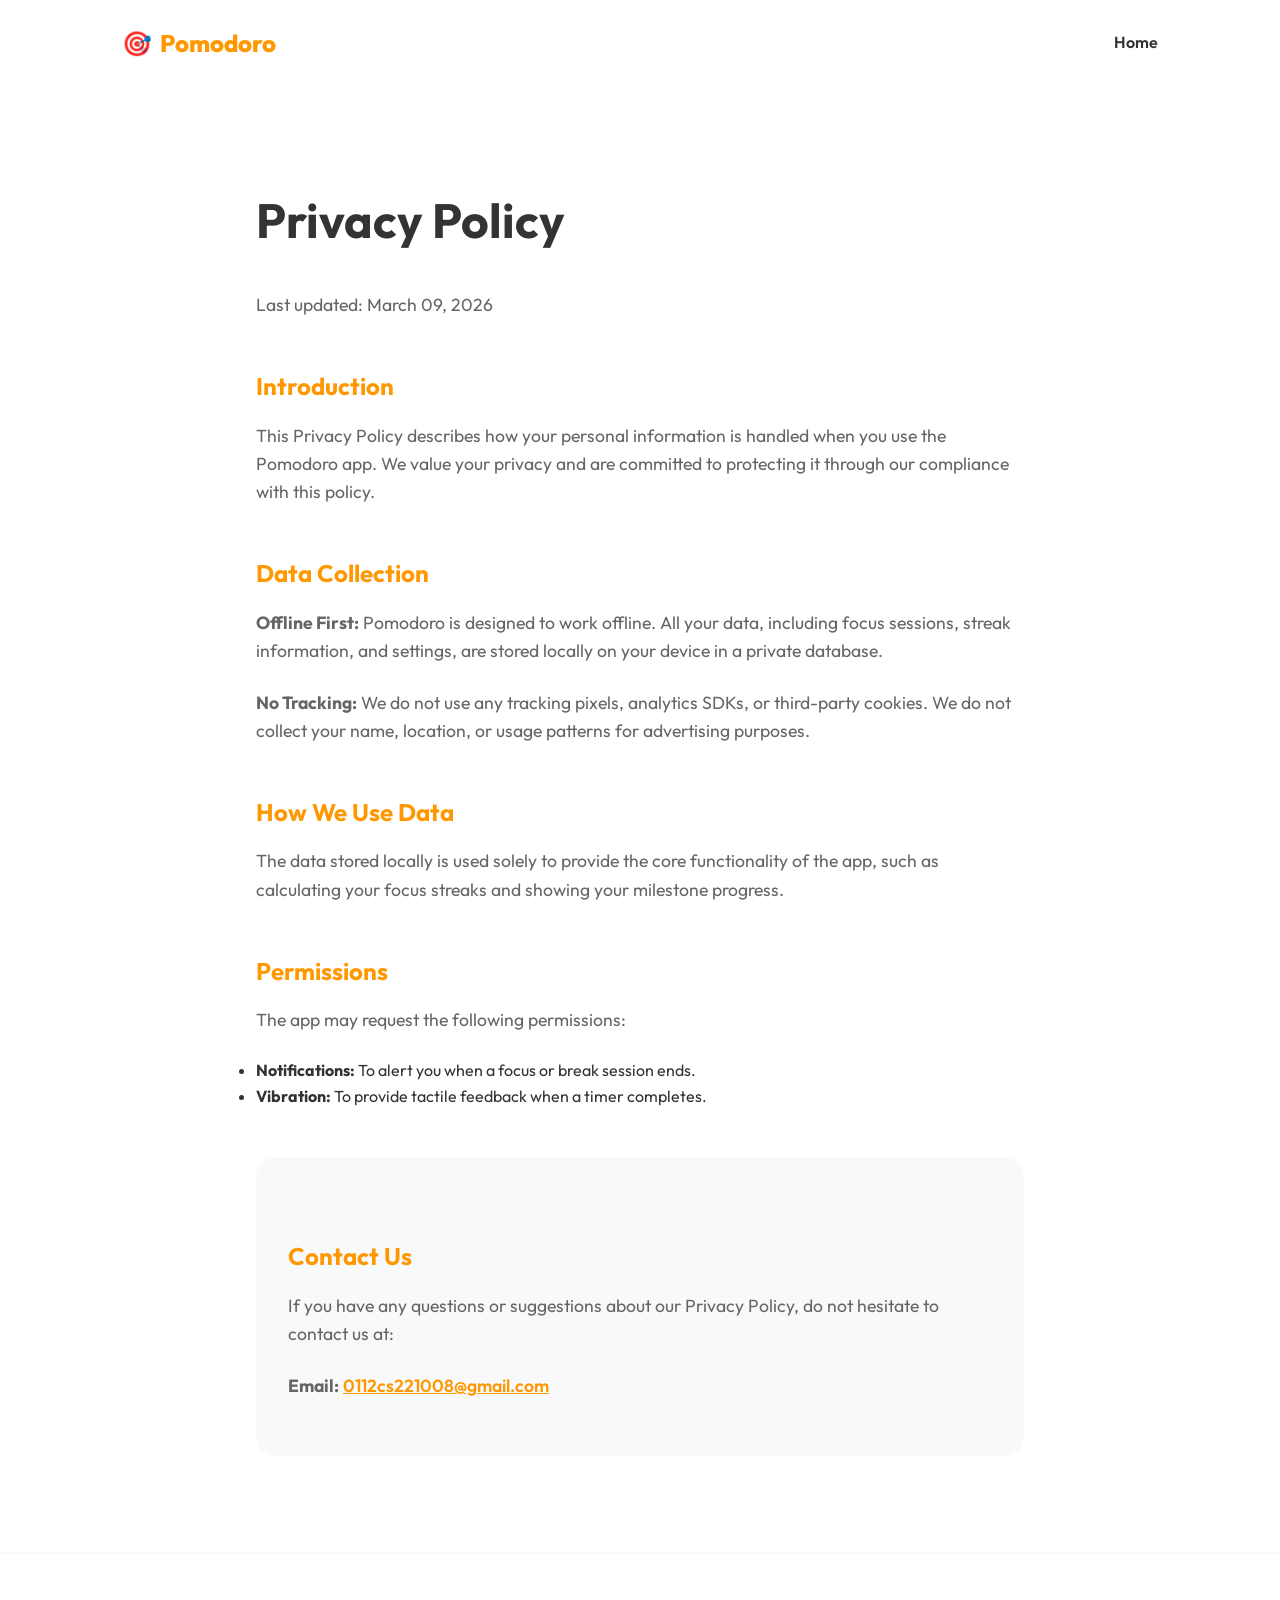
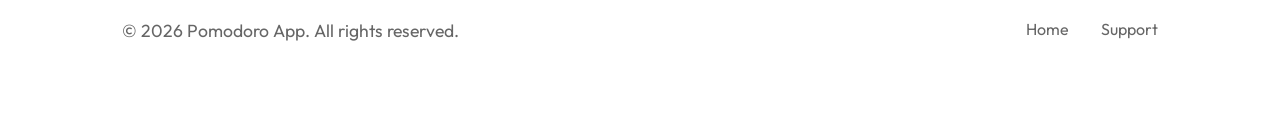
==== docs/privacy.html @ cb7cbeff "added html" ====
<!DOCTYPE html>
<html lang="en">

<head>
    <meta charset="UTF-8">
    <meta name="viewport" content="width=device-width, initial-scale=1.0">
    <title>Privacy Policy - Pomodoro</title>
    <link rel="stylesheet" href="style.css">
    <link rel="preconnect" href="https://fonts.googleapis.com">
    <link rel="preconnect" href="https://fonts.gstatic.com" crossorigin>
    <link href="https://fonts.googleapis.com/css2?family=Outfit:wght@300;400;600;800&display=swap" rel="stylesheet">
    <style>
        .privacy-content {
            padding: 6rem 1rem;
            max-width: 800px;
            margin: 0 auto;
        }

        h1 {
            margin-bottom: 2rem;
            font-size: 3rem;
        }

        h2 {
            margin-top: 3rem;
            margin-bottom: 1rem;
            color: var(--primary);
        }

        p {
            margin-bottom: 1.5rem;
            color: var(--text-light);
            font-size: 1.1rem;
        }

        .contact-card {
            background-color: var(--bg-alt);
            padding: 2rem;
            border-radius: 20px;
            margin-top: 3rem;
        }
    </style>
</head>

<body>
    <header>
        <nav class="container">
            <div class="logo">
                <a href="index.html"
                    style="text-decoration: none; color: inherit; display: flex; align-items: center; gap: 0.5rem;">
                    <span class="logo-icon">🎯</span>
                    <span class="logo-text">Pomodoro</span>
                </a>
            </div>
            <ul class="nav-links">
                <li><a href="index.html">Home</a></li>
            </ul>
        </nav>
    </header>

    <main class="container">
        <section class="privacy-content">
            <h1>Privacy Policy</h1>
            <p>Last updated: March 09, 2026</p>

            <h2>Introduction</h2>
            <p>This Privacy Policy describes how your personal information is handled when you use the Pomodoro app. We
                value your privacy and are committed to protecting it through our compliance with this policy.</p>

            <h2>Data Collection</h2>
            <p><strong>Offline First:</strong> Pomodoro is designed to work offline. All your data, including focus
                sessions, streak information, and settings, are stored locally on your device in a private database.</p>
            <p><strong>No Tracking:</strong> We do not use any tracking pixels, analytics SDKs, or third-party cookies.
                We do not collect your name, location, or usage patterns for advertising purposes.</p>

            <h2>How We Use Data</h2>
            <p>The data stored locally is used solely to provide the core functionality of the app, such as calculating
                your focus streaks and showing your milestone progress.</p>

            <h2>Permissions</h2>
            <p>The app may request the following permissions:</p>
            <ul>
                <li><strong>Notifications:</strong> To alert you when a focus or break session ends.</li>
                <li><strong>Vibration:</strong> To provide tactile feedback when a timer completes.</li>
            </ul>

            <div class="contact-card">
                <h2>Contact Us</h2>
                <p>If you have any questions or suggestions about our Privacy Policy, do not hesitate to contact us at:
                </p>
                <p><strong>Email:</strong> <a href="mailto:0112cs221008@gmail.com"
                        style="color: var(--primary); font-weight: 600;">0112cs221008@gmail.com</a></p>
            </div>
        </section>
    </main>

    <footer>
        <div class="container footer-content">
            <p>&copy; 2026 Pomodoro App. All rights reserved.</p>
            <div class="footer-links">
                <a href="index.html">Home</a>
                <a href="mailto:0112cs221008@gmail.com">Support</a>
            </div>
        </div>
    </footer>
</body>

</html>
---- docs/style.css ----
:root {
    --primary: #FF9800; /* Vibrant Orange */
    --primary-dark: #E68900;
    --secondary: #1A1A1A;
    --text: #333;
    --text-light: #666;
    --bg: #FFFFFF;
    --bg-alt: #F8F9FA;
    --card-shadow: 0 10px 30px rgba(0,0,0,0.05);
    --transition: all 0.3s ease;
}

[data-theme="dark"] {
    --bg: #0F0F0F;
    --bg-alt: #1A1A1A;
    --text: #F0F0F0;
    --text-light: #AAA;
    --card-shadow: 0 10px 30px rgba(0,0,0,0.3);
}

* {
    margin: 0;
    padding: 0;
    box-sizing: border-box;
}

body {
    font-family: 'Outfit', sans-serif;
    line-height: 1.6;
    color: var(--text);
    background-color: var(--bg);
    overflow-x: hidden;
    transition: var(--transition);
}

.container {
    max-width: 1100px;
    margin: 0 auto;
    padding: 0 2rem;
}

/* Header & Nav */
header {
    padding: 1.5rem 0;
    position: sticky;
    top: 0;
    background: rgba(var(--bg), 0.8);
    backdrop-filter: blur(10px);
    z-index: 100;
}

nav {
    display: flex;
    justify-content: space-between;
    align-items: center;
}

.logo {
    display: flex;
    align-items: center;
    gap: 0.5rem;
    font-weight: 800;
    font-size: 1.5rem;
    color: var(--primary);
}

.nav-links {
    display: flex;
    list-style: none;
    gap: 2rem;
}

.nav-links a {
    text-decoration: none;
    color: var(--text);
    font-weight: 600;
    transition: var(--transition);
}

.nav-links a:hover {
    color: var(--primary);
}

/* Hero Section */
.hero {
    display: flex;
    align-items: center;
    justify-content: space-between;
    padding: 6rem 1rem;
    gap: 4rem;
}

.hero-content h1 {
    font-size: 4rem;
    line-height: 1.1;
    margin-bottom: 1.5rem;
    font-weight: 800;
}

.highlight {
    color: var(--primary);
}

.hero-content p {
    font-size: 1.25rem;
    color: var(--text-light);
    margin-bottom: 2.5rem;
    max-width: 500px;
}

.cta-group {
    display: flex;
    gap: 1rem;
}

.btn {
    padding: 1rem 2rem;
    border-radius: 50px;
    text-decoration: none;
    font-weight: 600;
    transition: var(--transition);
    display: inline-block;
}

.btn-primary {
    background-color: var(--primary);
    color: white;
    box-shadow: 0 4px 15px rgba(255, 152, 0, 0.3);
}

.btn-primary:hover {
    transform: translateY(-2px);
    box-shadow: 0 6px 20px rgba(255, 152, 0, 0.4);
}

.btn-secondary {
    border: 2px solid var(--text);
    color: var(--text);
}

.btn-secondary:hover {
    background: var(--text);
    color: var(--bg);
}

/* Hero Visual Mockup */
.hero-visual {
    flex: 1;
    display: flex;
    justify-content: center;
}

.timer-mockup {
    width: 320px;
    height: 320px;
    background: var(--secondary);
    border-radius: 50%;
    display: flex;
    flex-direction: column;
    align-items: center;
    justify-content: center;
    color: white;
    box-shadow: 0 50px 100px rgba(0,0,0,0.1);
    position: relative;
    border: 15px solid #222;
}

.timer-ring {
    width: 260px;
    height: 260px;
    border: 8px solid var(--primary);
    border-radius: 50%;
    display: flex;
    align-items: center;
    justify-content: center;
    position: relative;
}

.timer-display {
    font-size: 3.5rem;
    font-weight: 800;
}

.timer-label {
    margin-top: 1rem;
    text-transform: uppercase;
    letter-spacing: 2px;
    font-size: 0.8rem;
    color: #AAA;
}

/* Features Section */
.features {
    padding: 8rem 2rem;
    background: var(--bg-alt);
    border-radius: 100px;
}

.section-header {
    text-align: center;
    margin-bottom: 4rem;
}

.section-header h2 {
    font-size: 2.5rem;
    margin-bottom: 1rem;
}

.feature-grid {
    display: grid;
    grid-template-columns: repeat(auto-fit, minmax(240px, 1fr));
    gap: 2rem;
}

.feature-card {
    background: var(--bg);
    padding: 3rem 2rem;
    border-radius: 30px;
    box-shadow: var(--card-shadow);
    text-align: left;
    transition: var(--transition);
}

.feature-card:hover {
    transform: translateY(-10px);
}

.feature-card .icon {
    font-size: 2.5rem;
    margin-bottom: 1.5rem;
}

.feature-card h3 {
    font-size: 1.5rem;
    margin-bottom: 1rem;
}

/* Download Section */
.download {
    padding: 8rem 1rem;
}

.download-card {
    background: var(--secondary);
    color: white;
    padding: 5rem 3rem;
    border-radius: 50px;
    text-align: center;
}

.download-card h2 {
    font-size: 3rem;
    margin-bottom: 1rem;
}

.apk-links {
    display: flex;
    justify-content: center;
    gap: 1.5rem;
    margin-top: 3rem;
    flex-wrap: wrap;
}

.apk-btn {
    background: rgba(255,255,255,0.1);
    padding: 1.5rem 2.5rem;
    border-radius: 20px;
    text-decoration: none;
    color: white;
    display: flex;
    flex-direction: column;
    align-items: center;
    min-width: 250px;
    transition: var(--transition);
    border: 1px solid rgba(255,255,255,0.1);
}

.apk-btn:hover {
    background: var(--primary);
    border-color: var(--primary);
    transform: scale(1.05);
}

.apk-btn span {
    font-size: 1.25rem;
    font-weight: 700;
}

.apk-btn small {
    opacity: 0.7;
    font-size: 0.8rem;
    margin-top: 0.25rem;
}

/* Footer */
footer {
    padding: 4rem 1rem;
    border-top: 1px solid var(--bg-alt);
}

.footer-content {
    display: flex;
    justify-content: space-between;
    color: var(--text-light);
}

.footer-links {
    display: flex;
    gap: 2rem;
}

.footer-links a {
    color: var(--text-light);
    text-decoration: none;
}

.footer-links a:hover {
    color: var(--primary);
}

/* Responsive */
@media (max-width: 900px) {
    .hero {
        flex-direction: column;
        text-align: center;
    }
    .hero-content p {
        margin: 0 auto 2.5rem;
    }
    .cta-group {
        justify-content: center;
    }
    .hero-content h1 {
        font-size: 3rem;
    }
}
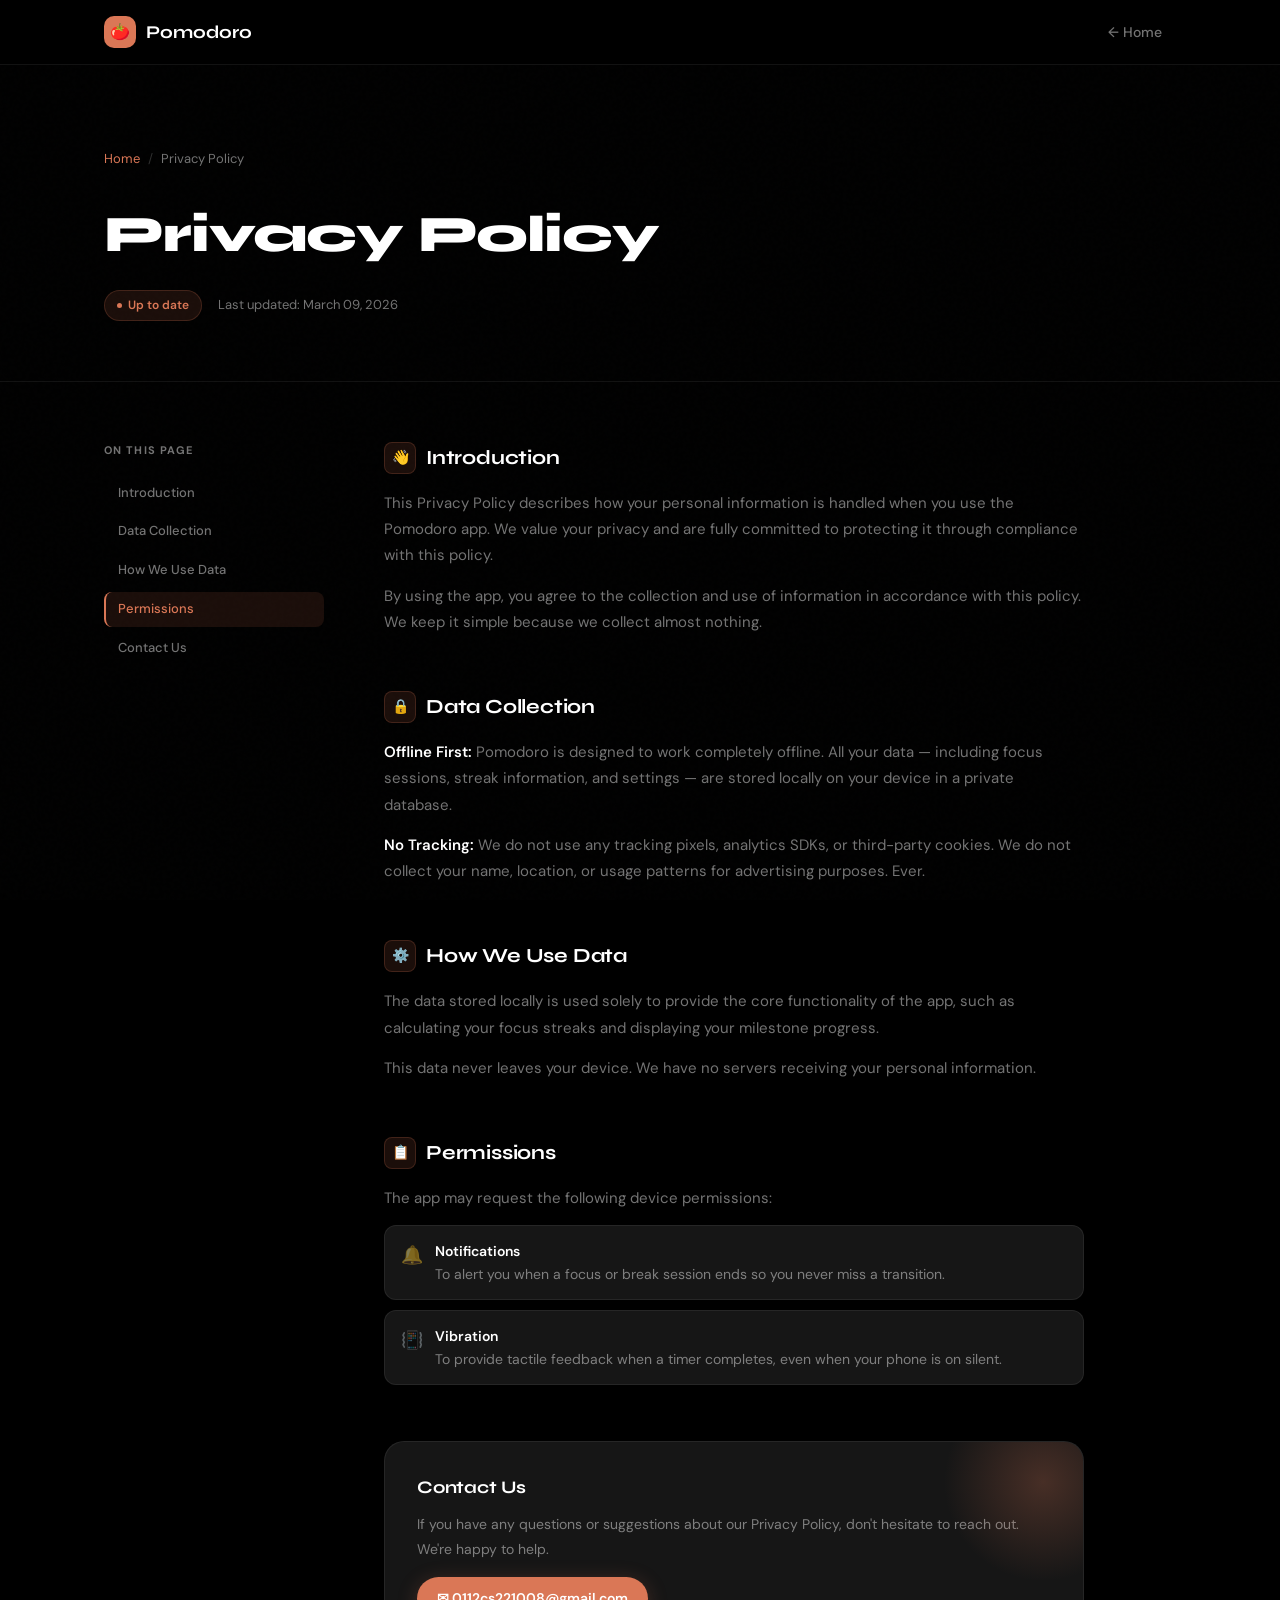
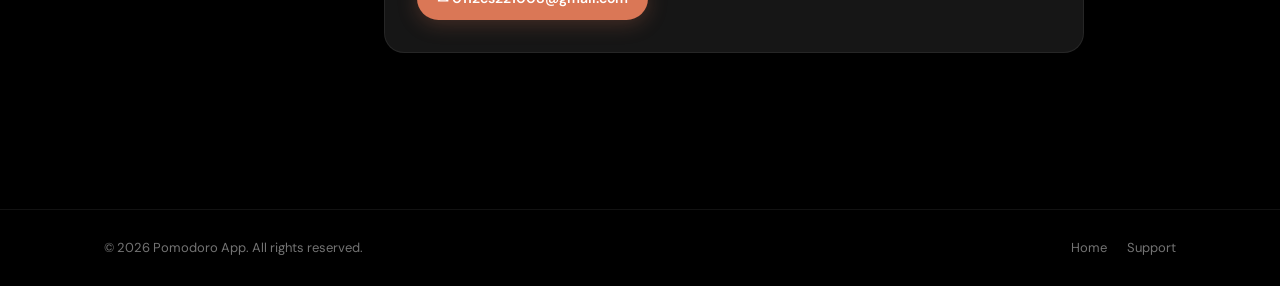
==== commit f05fa7cd: "added html" ====
--- a/docs/privacy.html
+++ b/docs/privacy.html
@@ -1,108 +1,542 @@
 <!DOCTYPE html>
 <html lang="en">
-
 <head>
-    <meta charset="UTF-8">
-    <meta name="viewport" content="width=device-width, initial-scale=1.0">
-    <title>Privacy Policy - Pomodoro</title>
-    <link rel="stylesheet" href="style.css">
-    <link rel="preconnect" href="https://fonts.googleapis.com">
-    <link rel="preconnect" href="https://fonts.gstatic.com" crossorigin>
-    <link href="https://fonts.googleapis.com/css2?family=Outfit:wght@300;400;600;800&display=swap" rel="stylesheet">
-    <style>
-        .privacy-content {
-            padding: 6rem 1rem;
-            max-width: 800px;
-            margin: 0 auto;
+  <meta charset="UTF-8" />
+  <meta name="viewport" content="width=device-width, initial-scale=1.0" />
+  <title>Privacy Policy — Pomodoro</title>
+  <link rel="preconnect" href="https://fonts.googleapis.com" />
+  <link rel="preconnect" href="https://fonts.gstatic.com" crossorigin />
+  <link href="https://fonts.googleapis.com/css2?family=Syne:wght@400;600;700;800&family=DM+Sans:wght@300;400;500&display=swap" rel="stylesheet" />
+  <style>
+    *, *::before, *::after { box-sizing: border-box; margin: 0; padding: 0; }
+
+    :root {
+      --accent: #da7756;
+      --accent-dim: rgba(218,119,86,0.12);
+      --accent-glow: rgba(218,119,86,0.25);
+      --bg: #000;
+      --bg2: #0d0d0d;
+      --bg3: #161616;
+      --border: rgba(255,255,255,0.07);
+      --text: #fff;
+      --text-muted: rgba(255,255,255,0.45);
+      --radius: 20px;
+    }
+
+    html { scroll-behavior: smooth; }
+
+    body {
+      font-family: 'DM Sans', sans-serif;
+      background: var(--bg);
+      color: var(--text);
+      line-height: 1.6;
+      overflow-x: hidden;
+    }
+
+    body::before {
+      content: '';
+      position: fixed;
+      inset: 0;
+      background-image: url("data:image/svg+xml,%3Csvg viewBox='0 0 256 256' xmlns='http://www.w3.org/2000/svg'%3E%3Cfilter id='noise'%3E%3CfeTurbulence type='fractalNoise' baseFrequency='0.9' numOctaves='4' stitchTiles='stitch'/%3E%3C/filter%3E%3Crect width='100%25' height='100%25' filter='url(%23noise)' opacity='0.03'/%3E%3C/svg%3E");
+      pointer-events: none;
+      z-index: 0;
+      opacity: 0.4;
+    }
+
+    .container {
+      max-width: 1120px;
+      margin: 0 auto;
+      padding: 0 24px;
+      position: relative;
+      z-index: 1;
+    }
+
+    /* ── NAV ── */
+    header {
+      position: sticky;
+      top: 0;
+      z-index: 100;
+      border-bottom: 1px solid var(--border);
+      background: rgba(0,0,0,0.75);
+      backdrop-filter: blur(18px);
+      -webkit-backdrop-filter: blur(18px);
+    }
+
+    nav {
+      display: flex;
+      align-items: center;
+      justify-content: space-between;
+      height: 64px;
+    }
+
+    .logo {
+      display: flex;
+      align-items: center;
+      gap: 10px;
+      text-decoration: none;
+    }
+
+    .logo-icon {
+      width: 32px; height: 32px;
+      background: var(--accent);
+      border-radius: 10px;
+      display: flex;
+      align-items: center;
+      justify-content: center;
+      font-size: 16px;
+      flex-shrink: 0;
+    }
+
+    .logo-text {
+      font-family: 'Syne', sans-serif;
+      font-weight: 700;
+      font-size: 18px;
+      color: var(--text);
+    }
+
+    .nav-links {
+      display: flex;
+      list-style: none;
+      gap: 8px;
+      align-items: center;
+    }
+
+    .nav-links a {
+      color: var(--text-muted);
+      text-decoration: none;
+      font-size: 14px;
+      font-weight: 500;
+      padding: 6px 14px;
+      border-radius: 999px;
+      transition: color 0.2s, background 0.2s;
+    }
+
+    .nav-links a:hover {
+      color: var(--text);
+      background: var(--border);
+    }
+
+    /* ── PAGE HERO ── */
+    .page-hero {
+      padding: 80px 24px 60px;
+      border-bottom: 1px solid var(--border);
+    }
+
+    .page-hero .breadcrumb {
+      display: inline-flex;
+      align-items: center;
+      gap: 8px;
+      font-size: 13px;
+      color: var(--text-muted);
+      margin-bottom: 24px;
+    }
+
+    .page-hero .breadcrumb a {
+      color: var(--accent);
+      text-decoration: none;
+    }
+
+    .page-hero .breadcrumb a:hover { text-decoration: underline; }
+    .page-hero .breadcrumb span { opacity: 0.4; }
+
+    .page-hero h1 {
+      font-family: 'Syne', sans-serif;
+      font-size: clamp(2rem, 5vw, 3.2rem);
+      font-weight: 800;
+      letter-spacing: -0.02em;
+      margin-bottom: 14px;
+    }
+
+    .page-hero .meta {
+      display: flex;
+      align-items: center;
+      gap: 16px;
+      flex-wrap: wrap;
+    }
+
+    .badge {
+      display: inline-flex;
+      align-items: center;
+      gap: 6px;
+      background: var(--accent-dim);
+      border: 1px solid rgba(218,119,86,0.2);
+      color: var(--accent);
+      font-size: 12px;
+      font-weight: 600;
+      padding: 5px 12px;
+      border-radius: 999px;
+    }
+
+    .badge .dot { width: 5px; height: 5px; background: var(--accent); border-radius: 50%; }
+
+    .meta-date {
+      color: var(--text-muted);
+      font-size: 13px;
+    }
+
+    /* ── CONTENT LAYOUT ── */
+    .privacy-layout {
+      display: grid;
+      grid-template-columns: 220px 1fr;
+      gap: 60px;
+      padding: 60px 24px 100px;
+      align-items: start;
+    }
+
+    /* ── SIDEBAR TOC ── */
+    .toc {
+      position: sticky;
+      top: 84px;
+    }
+
+    .toc-label {
+      font-size: 11px;
+      font-weight: 700;
+      letter-spacing: 0.1em;
+      text-transform: uppercase;
+      color: var(--text-muted);
+      margin-bottom: 16px;
+    }
+
+    .toc-list {
+      list-style: none;
+      display: flex;
+      flex-direction: column;
+      gap: 4px;
+    }
+
+    .toc-list a {
+      display: block;
+      color: var(--text-muted);
+      text-decoration: none;
+      font-size: 13px;
+      font-weight: 500;
+      padding: 7px 12px;
+      border-radius: 8px;
+      border-left: 2px solid transparent;
+      transition: all 0.2s;
+    }
+
+    .toc-list a:hover {
+      color: var(--text);
+      background: var(--bg3);
+      border-left-color: var(--accent);
+    }
+
+    .toc-list a.active {
+      color: var(--accent);
+      background: var(--accent-dim);
+      border-left-color: var(--accent);
+    }
+
+    /* ── ARTICLE ── */
+    .privacy-article {
+      max-width: 700px;
+    }
+
+    .section-block {
+      margin-bottom: 56px;
+      animation: fadeUp 0.5s ease both;
+    }
+
+    .section-block:nth-child(1) { animation-delay: 0.05s; }
+    .section-block:nth-child(2) { animation-delay: 0.1s; }
+    .section-block:nth-child(3) { animation-delay: 0.15s; }
+    .section-block:nth-child(4) { animation-delay: 0.2s; }
+    .section-block:nth-child(5) { animation-delay: 0.25s; }
+
+    @keyframes fadeUp {
+      from { opacity: 0; transform: translateY(20px); }
+      to   { opacity: 1; transform: translateY(0); }
+    }
+
+    .section-block h2 {
+      font-family: 'Syne', sans-serif;
+      font-size: 1.25rem;
+      font-weight: 700;
+      letter-spacing: -0.01em;
+      margin-bottom: 16px;
+      display: flex;
+      align-items: center;
+      gap: 10px;
+    }
+
+    .section-block h2 .s-icon {
+      width: 32px; height: 32px;
+      background: var(--accent-dim);
+      border: 1px solid rgba(218,119,86,0.2);
+      border-radius: 8px;
+      display: flex;
+      align-items: center;
+      justify-content: center;
+      font-size: 14px;
+      flex-shrink: 0;
+    }
+
+    .section-block p {
+      color: var(--text-muted);
+      font-size: 15px;
+      line-height: 1.75;
+      margin-bottom: 14px;
+    }
+
+    .section-block p:last-child { margin-bottom: 0; }
+
+    .section-block strong { color: var(--text); font-weight: 600; }
+
+    .perm-list {
+      list-style: none;
+      display: flex;
+      flex-direction: column;
+      gap: 10px;
+      margin-top: 4px;
+    }
+
+    .perm-list li {
+      display: flex;
+      align-items: flex-start;
+      gap: 12px;
+      background: var(--bg3);
+      border: 1px solid var(--border);
+      border-radius: 12px;
+      padding: 14px 16px;
+      font-size: 14px;
+      color: var(--text-muted);
+      line-height: 1.6;
+    }
+
+    .perm-list li .perm-icon {
+      font-size: 18px;
+      flex-shrink: 0;
+      margin-top: 1px;
+    }
+
+    .perm-list li strong { color: var(--text); }
+
+    /* ── CONTACT CARD ── */
+    .contact-card {
+      background: var(--bg3);
+      border: 1px solid var(--border);
+      border-radius: var(--radius);
+      padding: 32px;
+      position: relative;
+      overflow: hidden;
+    }
+
+    .contact-card::before {
+      content: '';
+      position: absolute;
+      top: -60px; right: -60px;
+      width: 200px; height: 200px;
+      background: radial-gradient(circle, var(--accent-glow), transparent 70%);
+      pointer-events: none;
+    }
+
+    .contact-card h2 {
+      font-family: 'Syne', sans-serif;
+      font-size: 1.1rem;
+      font-weight: 700;
+      margin-bottom: 10px;
+    }
+
+    .contact-card p {
+      color: var(--text-muted);
+      font-size: 14px;
+      margin-bottom: 16px;
+    }
+
+    .email-link {
+      display: inline-flex;
+      align-items: center;
+      gap: 8px;
+      background: var(--accent);
+      color: #fff;
+      text-decoration: none;
+      font-weight: 600;
+      font-size: 14px;
+      padding: 10px 20px;
+      border-radius: 999px;
+      transition: all 0.2s;
+      box-shadow: 0 4px 20px var(--accent-glow);
+    }
+
+    .email-link:hover {
+      background: #e8896a;
+      transform: translateY(-2px);
+    }
+
+    /* ── FOOTER ── */
+    footer {
+      border-top: 1px solid var(--border);
+      padding: 28px 24px;
+    }
+
+    .footer-content {
+      display: flex;
+      align-items: center;
+      justify-content: space-between;
+      flex-wrap: wrap;
+      gap: 12px;
+    }
+
+    footer p { color: var(--text-muted); font-size: 13px; }
+
+    .footer-links {
+      display: flex;
+      gap: 20px;
+    }
+
+    .footer-links a {
+      color: var(--text-muted);
+      text-decoration: none;
+      font-size: 13px;
+      transition: color 0.2s;
+    }
+
+    .footer-links a:hover { color: var(--accent); }
+
+    /* ── RESPONSIVE ── */
+    @media (max-width: 768px) {
+      .privacy-layout {
+        grid-template-columns: 1fr;
+        gap: 40px;
+        padding: 40px 24px 80px;
+      }
+      .toc { position: static; display: none; }
+      .page-hero { padding: 60px 24px 40px; }
+    }
+
+    @media (max-width: 480px) {
+      .nav-links { display: none; }
+      .page-hero h1 { font-size: 1.8rem; }
+    }
+  </style>
+</head>
+<body>
+
+  <!-- NAV -->
+  <header>
+    <nav class="container">
+      <a href="index.html" class="logo">
+        <div class="logo-icon">🍅</div>
+        <span class="logo-text">Pomodoro</span>
+      </a>
+      <ul class="nav-links">
+        <li><a href="index.html">← Home</a></li>
+      </ul>
+    </nav>
+  </header>
+
+  <main>
+
+    <!-- PAGE HERO -->
+    <div class="page-hero">
+      <div class="container">
+        <div class="breadcrumb">
+          <a href="index.html">Home</a>
+          <span>/</span>
+          Privacy Policy
+        </div>
+        <h1>Privacy Policy</h1>
+        <div class="meta">
+          <div class="badge"><span class="dot"></span> Up to date</div>
+          <span class="meta-date">Last updated: March 09, 2026</span>
+        </div>
+      </div>
+    </div>
+
+    <!-- CONTENT -->
+    <div class="privacy-layout container">
+
+      <!-- SIDEBAR TOC -->
+      <aside class="toc">
+        <div class="toc-label">On this page</div>
+        <ul class="toc-list">
+          <li><a href="#intro">Introduction</a></li>
+          <li><a href="#data">Data Collection</a></li>
+          <li><a href="#usage">How We Use Data</a></li>
+          <li><a href="#permissions">Permissions</a></li>
+          <li><a href="#contact">Contact Us</a></li>
+        </ul>
+      </aside>
+
+      <!-- ARTICLE -->
+      <article class="privacy-article">
+
+        <div class="section-block" id="intro">
+          <h2><span class="s-icon">👋</span> Introduction</h2>
+          <p>This Privacy Policy describes how your personal information is handled when you use the Pomodoro app. We value your privacy and are fully committed to protecting it through compliance with this policy.</p>
+          <p>By using the app, you agree to the collection and use of information in accordance with this policy. We keep it simple because we collect almost nothing.</p>
+        </div>
+
+        <div class="section-block" id="data">
+          <h2><span class="s-icon">🔒</span> Data Collection</h2>
+          <p><strong>Offline First:</strong> Pomodoro is designed to work completely offline. All your data — including focus sessions, streak information, and settings — are stored locally on your device in a private database.</p>
+          <p><strong>No Tracking:</strong> We do not use any tracking pixels, analytics SDKs, or third-party cookies. We do not collect your name, location, or usage patterns for advertising purposes. Ever.</p>
+        </div>
+
+        <div class="section-block" id="usage">
+          <h2><span class="s-icon">⚙️</span> How We Use Data</h2>
+          <p>The data stored locally is used solely to provide the core functionality of the app, such as calculating your focus streaks and displaying your milestone progress.</p>
+          <p>This data never leaves your device. We have no servers receiving your personal information.</p>
+        </div>
+
+        <div class="section-block" id="permissions">
+          <h2><span class="s-icon">📋</span> Permissions</h2>
+          <p>The app may request the following device permissions:</p>
+          <ul class="perm-list">
+            <li>
+              <span class="perm-icon">🔔</span>
+              <div><strong>Notifications</strong><br>To alert you when a focus or break session ends so you never miss a transition.</div>
+            </li>
+            <li>
+              <span class="perm-icon">📳</span>
+              <div><strong>Vibration</strong><br>To provide tactile feedback when a timer completes, even when your phone is on silent.</div>
+            </li>
+          </ul>
+        </div>
+
+        <div class="section-block" id="contact">
+          <div class="contact-card">
+            <h2>Contact Us</h2>
+            <p>If you have any questions or suggestions about our Privacy Policy, don't hesitate to reach out. We're happy to help.</p>
+            <a href="mailto:0112cs221008@gmail.com" class="email-link">
+              ✉ 0112cs221008@gmail.com
+            </a>
+          </div>
+        </div>
+
+      </article>
+    </div>
+  </main>
+
+  <!-- FOOTER -->
+  <footer>
+    <div class="container footer-content">
+      <p>© 2026 Pomodoro App. All rights reserved.</p>
+      <div class="footer-links">
+        <a href="index.html">Home</a>
+        <a href="mailto:0112cs221008@gmail.com">Support</a>
+      </div>
+    </div>
+  </footer>
+
+  <script>
+    // Highlight active TOC link on scroll
+    const sections = document.querySelectorAll('.section-block');
+    const tocLinks = document.querySelectorAll('.toc-list a');
+
+    const observer = new IntersectionObserver((entries) => {
+      entries.forEach(entry => {
+        if (entry.isIntersecting) {
+          tocLinks.forEach(l => l.classList.remove('active'));
+          const active = document.querySelector(`.toc-list a[href="#${entry.target.id}"]`);
+          if (active) active.classList.add('active');
         }
-
-        h1 {
-            margin-bottom: 2rem;
-            font-size: 3rem;
-        }
-
-        h2 {
-            margin-top: 3rem;
-            margin-bottom: 1rem;
-            color: var(--primary);
-        }
-
-        p {
-            margin-bottom: 1.5rem;
-            color: var(--text-light);
-            font-size: 1.1rem;
-        }
-
-        .contact-card {
-            background-color: var(--bg-alt);
-            padding: 2rem;
-            border-radius: 20px;
-            margin-top: 3rem;
-        }
-    </style>
-</head>
-
-<body>
-    <header>
-        <nav class="container">
-            <div class="logo">
-                <a href="index.html"
-                    style="text-decoration: none; color: inherit; display: flex; align-items: center; gap: 0.5rem;">
-                    <span class="logo-icon">🎯</span>
-                    <span class="logo-text">Pomodoro</span>
-                </a>
-            </div>
-            <ul class="nav-links">
-                <li><a href="index.html">Home</a></li>
-            </ul>
-        </nav>
-    </header>
-
-    <main class="container">
-        <section class="privacy-content">
-            <h1>Privacy Policy</h1>
-            <p>Last updated: March 09, 2026</p>
-
-            <h2>Introduction</h2>
-            <p>This Privacy Policy describes how your personal information is handled when you use the Pomodoro app. We
-                value your privacy and are committed to protecting it through our compliance with this policy.</p>
-
-            <h2>Data Collection</h2>
-            <p><strong>Offline First:</strong> Pomodoro is designed to work offline. All your data, including focus
-                sessions, streak information, and settings, are stored locally on your device in a private database.</p>
-            <p><strong>No Tracking:</strong> We do not use any tracking pixels, analytics SDKs, or third-party cookies.
-                We do not collect your name, location, or usage patterns for advertising purposes.</p>
-
-            <h2>How We Use Data</h2>
-            <p>The data stored locally is used solely to provide the core functionality of the app, such as calculating
-                your focus streaks and showing your milestone progress.</p>
-
-            <h2>Permissions</h2>
-            <p>The app may request the following permissions:</p>
-            <ul>
-                <li><strong>Notifications:</strong> To alert you when a focus or break session ends.</li>
-                <li><strong>Vibration:</strong> To provide tactile feedback when a timer completes.</li>
-            </ul>
-
-            <div class="contact-card">
-                <h2>Contact Us</h2>
-                <p>If you have any questions or suggestions about our Privacy Policy, do not hesitate to contact us at:
-                </p>
-                <p><strong>Email:</strong> <a href="mailto:0112cs221008@gmail.com"
-                        style="color: var(--primary); font-weight: 600;">0112cs221008@gmail.com</a></p>
-            </div>
-        </section>
-    </main>
-
-    <footer>
-        <div class="container footer-content">
-            <p>&copy; 2026 Pomodoro App. All rights reserved.</p>
-            <div class="footer-links">
-                <a href="index.html">Home</a>
-                <a href="mailto:0112cs221008@gmail.com">Support</a>
-            </div>
-        </div>
-    </footer>
+      });
+    }, { rootMargin: '-20% 0px -70% 0px' });
+
+    sections.forEach(s => observer.observe(s));
+  </script>
 </body>
-
 </html>
